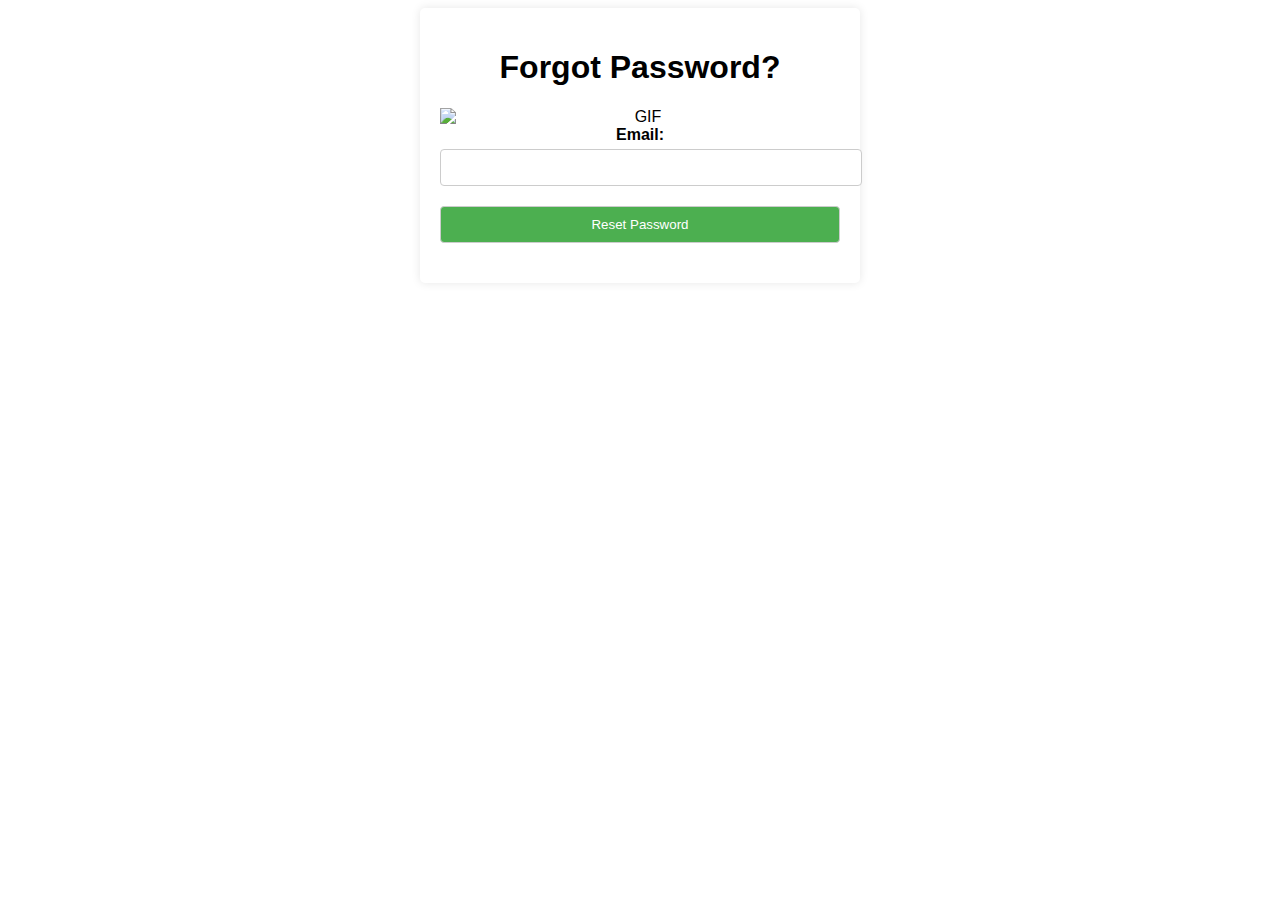
==== forget.html @ 515503e3 "changes" ====
<!DOCTYPE html>
<html>
<head>
    <title>Forgot password</title>
    <style>
        body {
            font-family: Arial, sans-serif;
        }

        .container {
            max-width: 400px;
            margin: 0 auto;
            padding: 20px;
            box-shadow: 0 0 10px rgba(0, 0, 0, 0.1);
            border-radius: 5px;
            text-align: center; /* Add text-align: center to center align the content */
        }

        h1 {
            text-align: center;
        }

        .form-group {
            margin-bottom: 20px;
        }

        .form-group label {
            display: block;
            font-weight: bold;
            margin-bottom: 5px;
        }

        .form-group input {
            width: 100%;
            padding: 10px;
            border: 1px solid #ccc;
            border-radius: 4px;
        }

        .form-group input:focus {
            outline: none;
            border-color: #888;
        }

        .btn {
            display: inline-block;
            padding: 10px 20px;
            background-color: #4CAF50;
            color: #fff;
            text-decoration: none;
            border-radius: 4px;
            transition: background-color 0.3s;
        }

        .btn:hover {
            background-color: #45a049;
        }

        .success-message {
            color: green;
            margin-top: 10px;
            text-align: center;
        }

        .error-message {
            color: red;
            margin-top: 10px;
            text-align: center;
        }

        /* CSS for the image */
        .gif {
            display: block;
            margin: 0 auto;
            max-width: 100%;
        }
    </style>
</head>
<body>
    <div class="container">
        <h1>Forgot Password?</h1>
        <img src="pics/confused.gif" alt="GIF" class="gif" />

        <form id="resetForm" onsubmit="submitForm(event)">
            <div class="form-group">
                <label for="email">Email:</label>
                <input type="email" id="email" required>
            </div>
            <div class="form-group">
                <input type="submit" value="Reset Password" class="btn">
            </div>
        </form>
        <div id="successMessage" class="success-message"></div>
        <div id="errorMessage" class="error-message"></div>
    </div>

    <script>
        function submitForm(event) {
            event.preventDefault();

            var emailInput = document.getElementById('email');
            var successMessage = document.getElementById('successMessage');
            var errorMessage = document.getElementById('errorMessage');

            // Simulating form submission with a delay of 2 seconds
            setTimeout(function() {
                var email = emailInput.value;
                if (email) {
                    // Display success message
                    successMessage.textContent = 'An email has been sent to ' + email + ' with instructions to reset your password.';
                    errorMessage.textContent = '';
                    emailInput.value = '';
                } else {
                    // Display error message if email is not entered
                    errorMessage.textContent = 'Please enter a valid email address.';
                    successMessage.textContent = '';
                }
            }, 2000);
        }
    </script>
</body>
</html>
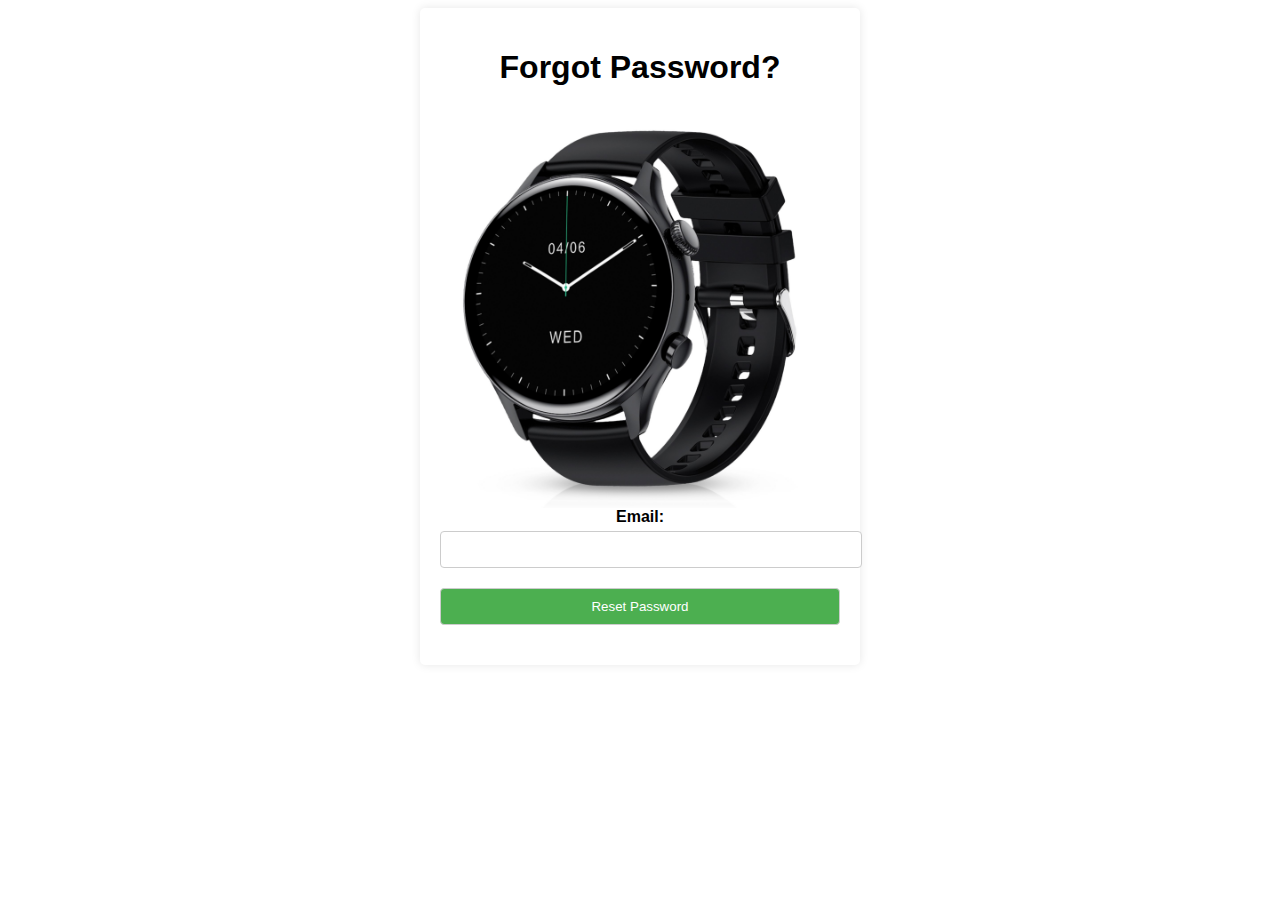
==== commit bc60c84c: "changes" ====
--- a/forget.html
+++ b/forget.html
@@ -79,7 +79,7 @@
 <body>
     <div class="container">
         <h1>Forgot Password?</h1>
-        <img src="pics/confused.gif" alt="GIF" class="gif" />
+        <img src="assets/watch-gtr-galerie-01.jpg" alt="GIF" class="gif" />
 
         <form id="resetForm" onsubmit="submitForm(event)">
             <div class="form-group">
